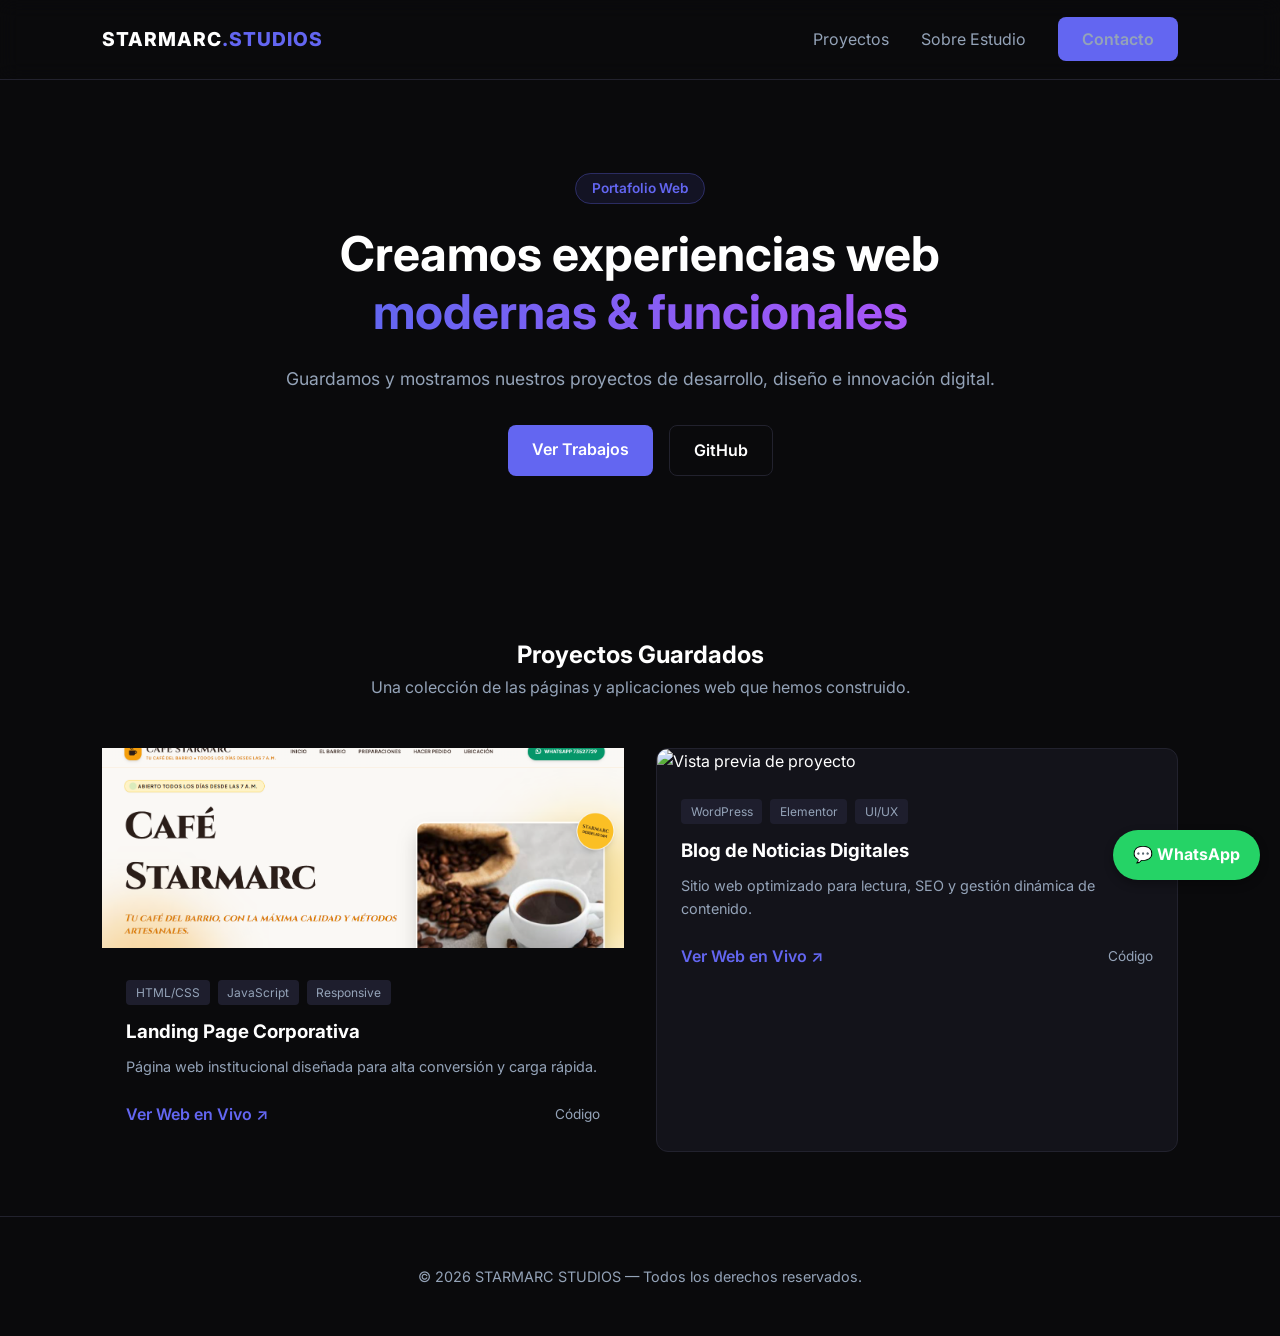
==== index.html @ 0038745f "index.html" ====
<!DOCTYPE html>
<html lang="es">
<head>
    <meta charset="UTF-8">
    <meta name="viewport" content="width=device-width, initial-scale=1.0">
    <title>STARMARC STUDIOS | Portafolio Digital</title>
    <link rel="stylesheet" href="style.css">
    <link href="https://fonts.googleapis.com/css2?family=Inter:wght@300;400;600;800&display=swap" rel="stylesheet">
</head>
<body>

    <!-- Navegación -->
    <nav class="navbar">
        <div class="logo">STARMARC<span>.STUDIOS</span></div>
        <ul class="nav-links">
            <li><a href="#proyectos">Proyectos</a></li>
            <li><a href="sobre-estudio.html" target="_ blank" >Sobre Estudio</a></li>
            <li><a href="mailto:marvinalfredoramires@gmail.com" class="btn-primary">Contacto</a></li>
        </ul>
    </nav>

    <!-- Sección Héroe (Portada) -->
    <header class="hero">
        <span class="badge">Portafolio Web</span>
        <h1>Creamos experiencias web <span>modernas & funcionales</span></h1>
        <p>Guardamos y mostramos nuestros proyectos de desarrollo, diseño e innovación digital.</p>
        <div class="hero-buttons">
            <a href="#proyectos" class="btn-primary">Ver Trabajos</a>
            <a href="https://github.com/starmarcstudios" target="_blank" class="btn-secondary">GitHub</a>
        </div>
    </header>

    <!-- Galería de Proyectos (Portafolio) -->
    <section id="proyectos" class="portfolio-section">
        <div class="section-title">
            <h2>Proyectos Guardados</h2>
            <p>Una colección de las páginas y aplicaciones web que hemos construido.</p>
        </div>

        <div class="projects-grid">
            
            <!-- Proyecto 1 (Ejemplo) -->
            <article class="cafe-starmarc">
                <div class="card-image">
                    <img src="cafe-portada.jpg" alt="proyecto1 ">
                </div>
                <div class="card-content">
                    <div class="tags">
                        <span>HTML/CSS</span>
                        <span>JavaScript</span>
                        <span>Responsive</span>
                    </div>
                    <h3>Landing Page Corporativa</h3>
                    <p>Página web institucional diseñada para alta conversión y carga rápida.</p>
                    <div class="card-links">
                        <a href="https://https://cafe-starmarc2.my.canva.site/dahx503/" target="_blank" class="link-live">Ver Web en Vivo ↗</a>
                        <a href="#" target="_blank" class="link-repo">Código</a>
                    </div>
                </div>
            </article>

            <!-- Proyecto 2 (Ejemplo) -->
            <article class="project-card">
                <div class="card-image">
                    <img src="https://images.unsplash.com/photo-1507238691740-187a5b1d37b8?auto=format&fit=crop&w=800&q=80" alt="Vista previa de proyecto">
                </div>
                <div class="card-content">
                    <div class="tags">
                        <span>WordPress</span>
                        <span>Elementor</span>
                        <span>UI/UX</span>
                    </div>
                    <h3>Blog de Noticias Digitales</h3>
                    <p>Sitio web optimizado para lectura, SEO y gestión dinámica de contenido.</p>
                    <div class="card-links">
                        <a href="#" target="_blank" class="link-live">Ver Web en Vivo ↗</a>
                        <a href="#" target="_blank" class="link-repo">Código</a>
                    </div>
                </div>
            </article>

        </div>
    </section>

    <!-- Footer -->
    <footer>
        <p>© 2026 STARMARC STUDIOS — Todos los derechos reservados.</p>
    </footer>
<!-- Botón Flotante de WhatsApp -->
<a href="https://wa.me/50373527729?text=Hola%20STARMARC%20STUDIOS,%20estoy%20interesado%20en%20sus%20servicios%20web" 
   target="_blank" 
   style="position: fixed; bottom: 20px; right: 20px; background-color: #25d366; color: white; padding: 12px 20px; border-radius: 50px; text-decoration: none; font-weight: bold; box-shadow: 0 4px 10px rgba(0,0,0,0.3); z-index: 1000; display: flex; align-items: center; gap: 8px;">
    💬 WhatsApp
</a>
</body>
</html>
---- style.css ----
:root {
    --bg-dark: #0a0a0c;
    --card-bg: #13131a;
    --text-primary: #ffffff;
    --text-secondary: #94a3b8;
    --accent: #6366f1;
    --accent-hover: #4f46e5;
    --border: #22222e;
}

* {
    margin: 0;
    padding: 0;
    box-sizing: border-box;
    font-family: 'Inter', sans-serif;
}

body {
    background-color: var(--bg-dark);
    color: var(--text-primary);
    line-height: 1.6;
}

/* Navbar */
.navbar {
    display: flex;
    justify-content: space-between;
    align-items: center;
    padding: 1.5rem 8%;
    border-bottom: 1px solid var(--border);
    backdrop-filter: blur(10px);
    position: sticky;
    top: 0;
    z-index: 100;
}

.logo {
    font-size: 1.2rem;
    font-weight: 800;
    letter-spacing: 1px;
}

.logo span {
    color: var(--accent);
}

.nav-links {
    display: flex;
    list-style: none;
    gap: 2rem;
    align-items: center;
}

.nav-links a {
    color: var(--text-secondary);
    text-decoration: none;
    transition: 0.3s;
}

.nav-links a:hover {
    color: var(--text-primary);
}

/* Héroe */
.hero {
    text-align: center;
    padding: 6rem 1rem;
    max-width: 800px;
    margin: 0 auto;
}

.badge {
    background: rgba(99, 102, 241, 0.1);
    color: var(--accent);
    padding: 0.4rem 1rem;
    border-radius: 20px;
    font-size: 0.85rem;
    font-weight: 600;
    border: 1px solid rgba(99, 102, 241, 0.3);
}

.hero h1 {
    font-size: 3rem;
    margin: 1.5rem 0;
    line-height: 1.2;
}

.hero h1 span {
    background: linear-gradient(90deg, #6366f1, #a855f7);
    -webkit-background-clip: text;
    -webkit-text-fill-color: transparent;
}

.hero p {
    color: var(--text-secondary);
    font-size: 1.1rem;
    margin-bottom: 2rem;
}

.hero-buttons {
    display: flex;
    gap: 1rem;
    justify-content: center;
}

.btn-primary {
    background: var(--accent);
    color: white;
    padding: 0.75rem 1.5rem;
    border-radius: 8px;
    text-decoration: none;
    font-weight: 600;
    transition: 0.3s;
}

.btn-primary:hover {
    background: var(--accent-hover);
}

.btn-secondary {
    border: 1px solid var(--border);
    color: var(--text-primary);
    padding: 0.75rem 1.5rem;
    border-radius: 8px;
    text-decoration: none;
    font-weight: 600;
}

/* Portafolio Grid */
.portfolio-section {
    padding: 4rem 8%;
}

.section-title {
    text-align: center;
    margin-bottom: 3rem;
}

.section-title p {
    color: var(--text-secondary);
}

.projects-grid {
    display: grid;
    grid-template-columns: repeat(auto-fit, minmax(320px, 1fr));
    gap: 2rem;
}

.project-card {
    background: var(--card-bg);
    border: 1px solid var(--border);
    border-radius: 12px;
    overflow: hidden;
    transition: transform 0.3s, border-color 0.3s;
}

.project-card:hover {
    transform: translateY(-5px);
    border-color: var(--accent);
}

.card-image img {
    width: 100%;
    height: 200px;
    object-fit: cover;
}

.card-content {
    padding: 1.5rem;
}

.tags {
    display: flex;
    gap: 0.5rem;
    margin-bottom: 0.75rem;
}

.tags span {
    background: #1e1e2d;
    color: var(--text-secondary);
    font-size: 0.75rem;
    padding: 0.2rem 0.6rem;
    border-radius: 4px;
}

.card-content h3 {
    margin-bottom: 0.5rem;
}

.card-content p {
    color: var(--text-secondary);
    font-size: 0.9rem;
    margin-bottom: 1.5rem;
}

.card-links {
    display: flex;
    justify-content: space-between;
    align-items: center;
}

.link-live {
    color: var(--accent);
    text-decoration: none;
    font-weight: 600;
}

.link-repo {
    color: var(--text-secondary);
    text-decoration: none;
    font-size: 0.85rem;
}

footer {
    text-align: center;
    padding: 3rem;
    border-top: 1px solid var(--border);
    color: var(--text-secondary);
    font-size: 0.9rem;
}
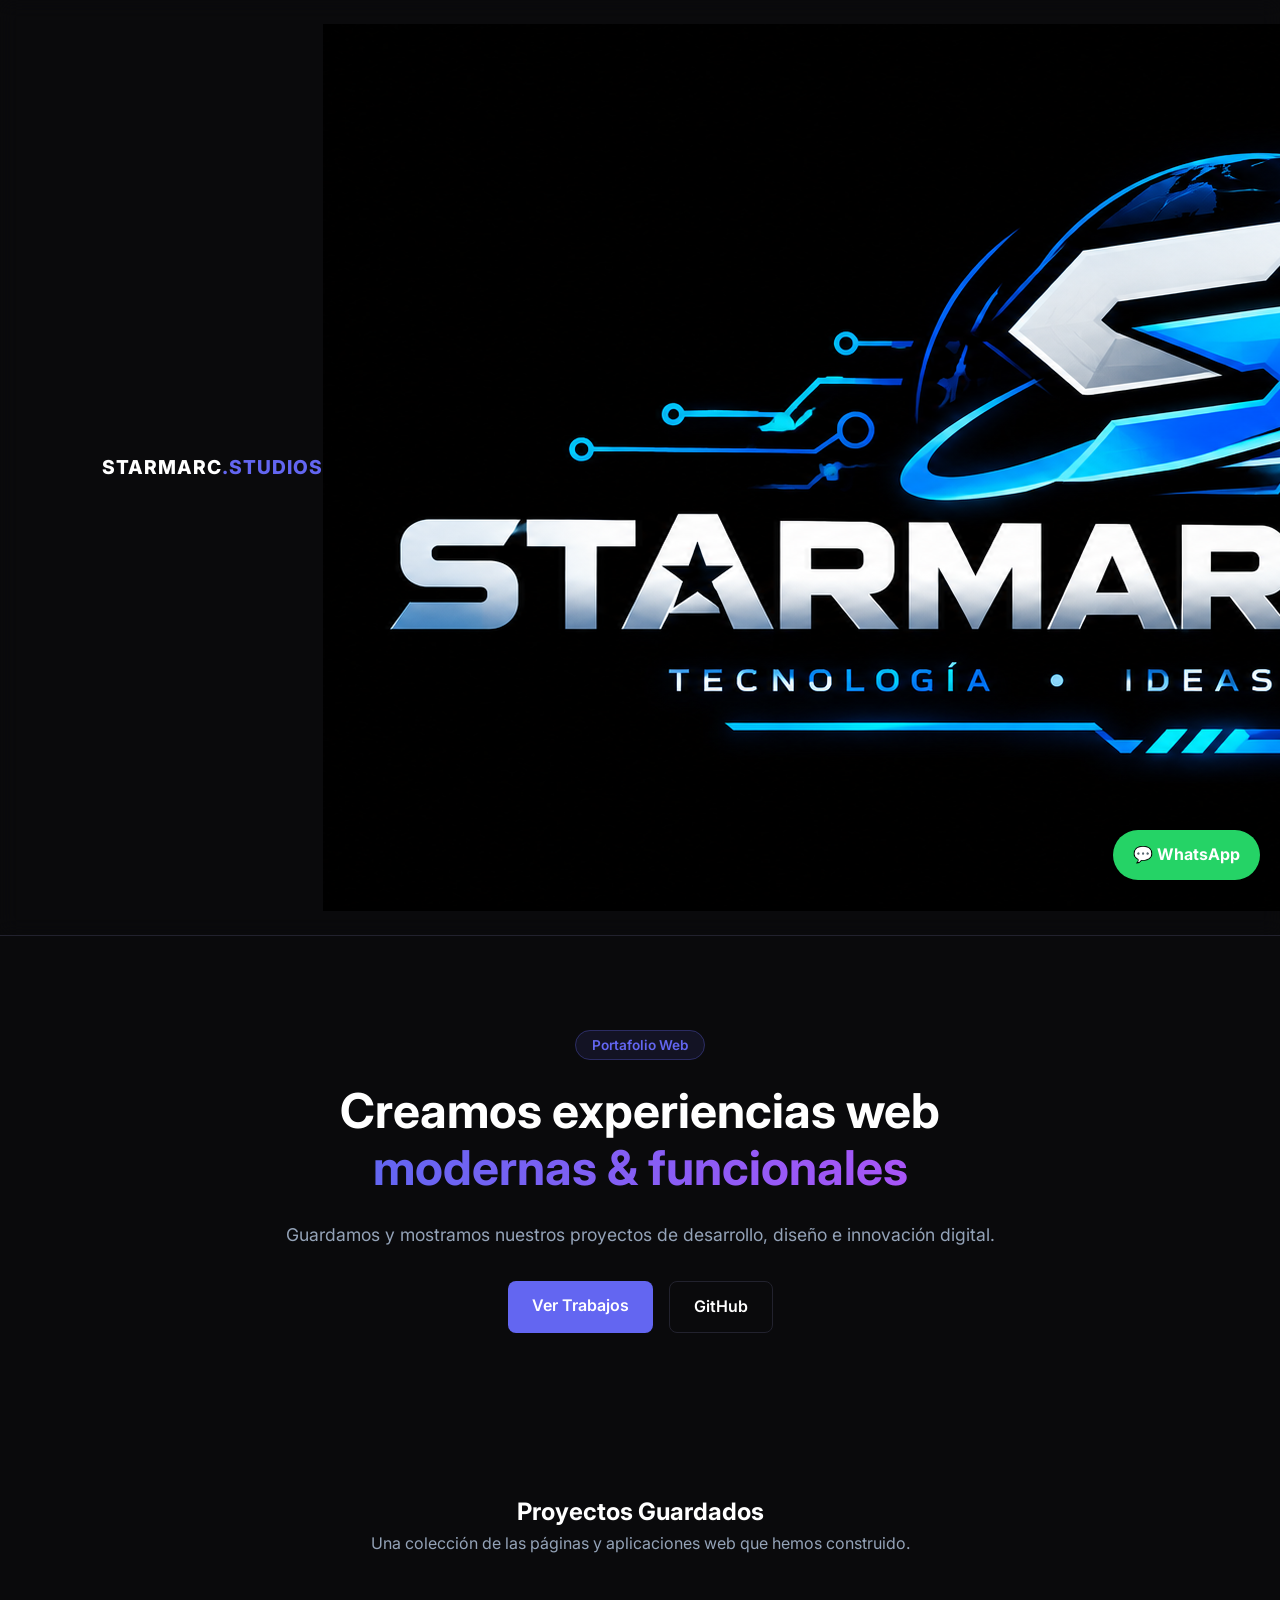
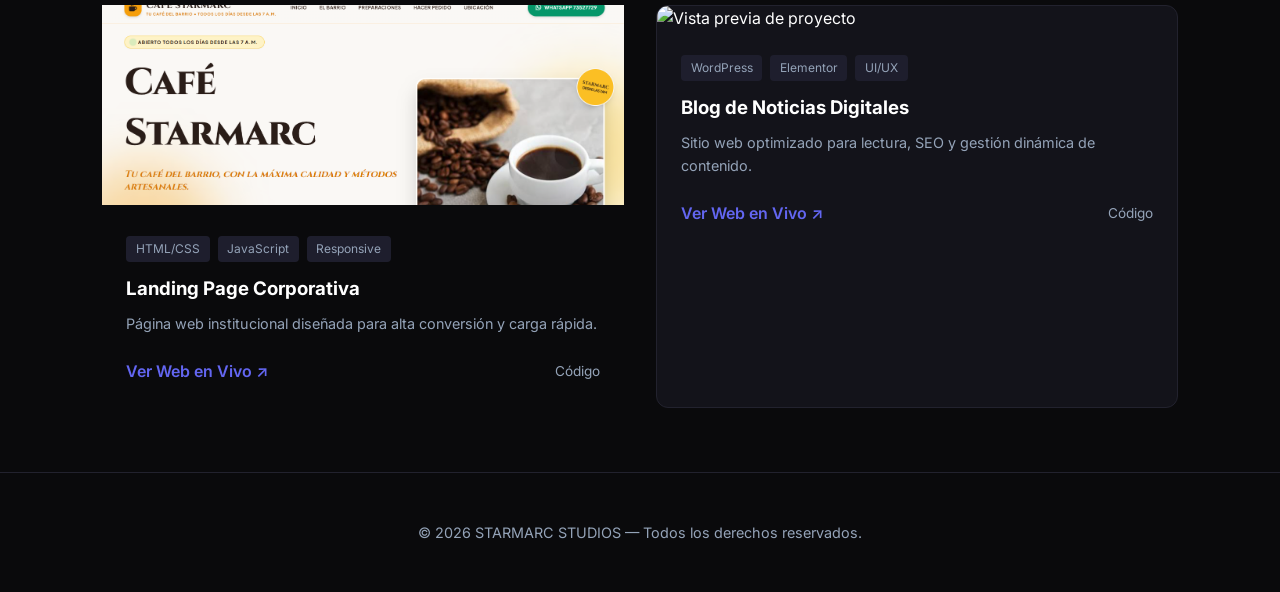
==== commit 921601b7: "index.html" ====
--- a/index.html
+++ b/index.html
@@ -12,6 +12,7 @@
     <!-- Navegación -->
     <nav class="navbar">
         <div class="logo">STARMARC<span>.STUDIOS</span></div>
+        <img src="favicon.png" alt="logo starmarc studios"class="logo-img">
         <ul class="nav-links">
             <li><a href="#proyectos">Proyectos</a></li>
             <li><a href="sobre-estudio.html" target="_ blank" >Sobre Estudio</a></li>
@@ -53,7 +54,7 @@
                     <h3>Landing Page Corporativa</h3>
                     <p>Página web institucional diseñada para alta conversión y carga rápida.</p>
                     <div class="card-links">
-                        <a href="https://https://cafe-starmarc2.my.canva.site/dahx503/" target="_blank" class="link-live">Ver Web en Vivo ↗</a>
+                        <a href="https://cafe-starmarc2.my.canva.site/dahx503//" target="_blank" class="link-live">Ver Web en Vivo ↗</a>
                         <a href="#" target="_blank" class="link-repo">Código</a>
                     </div>
                 </div>
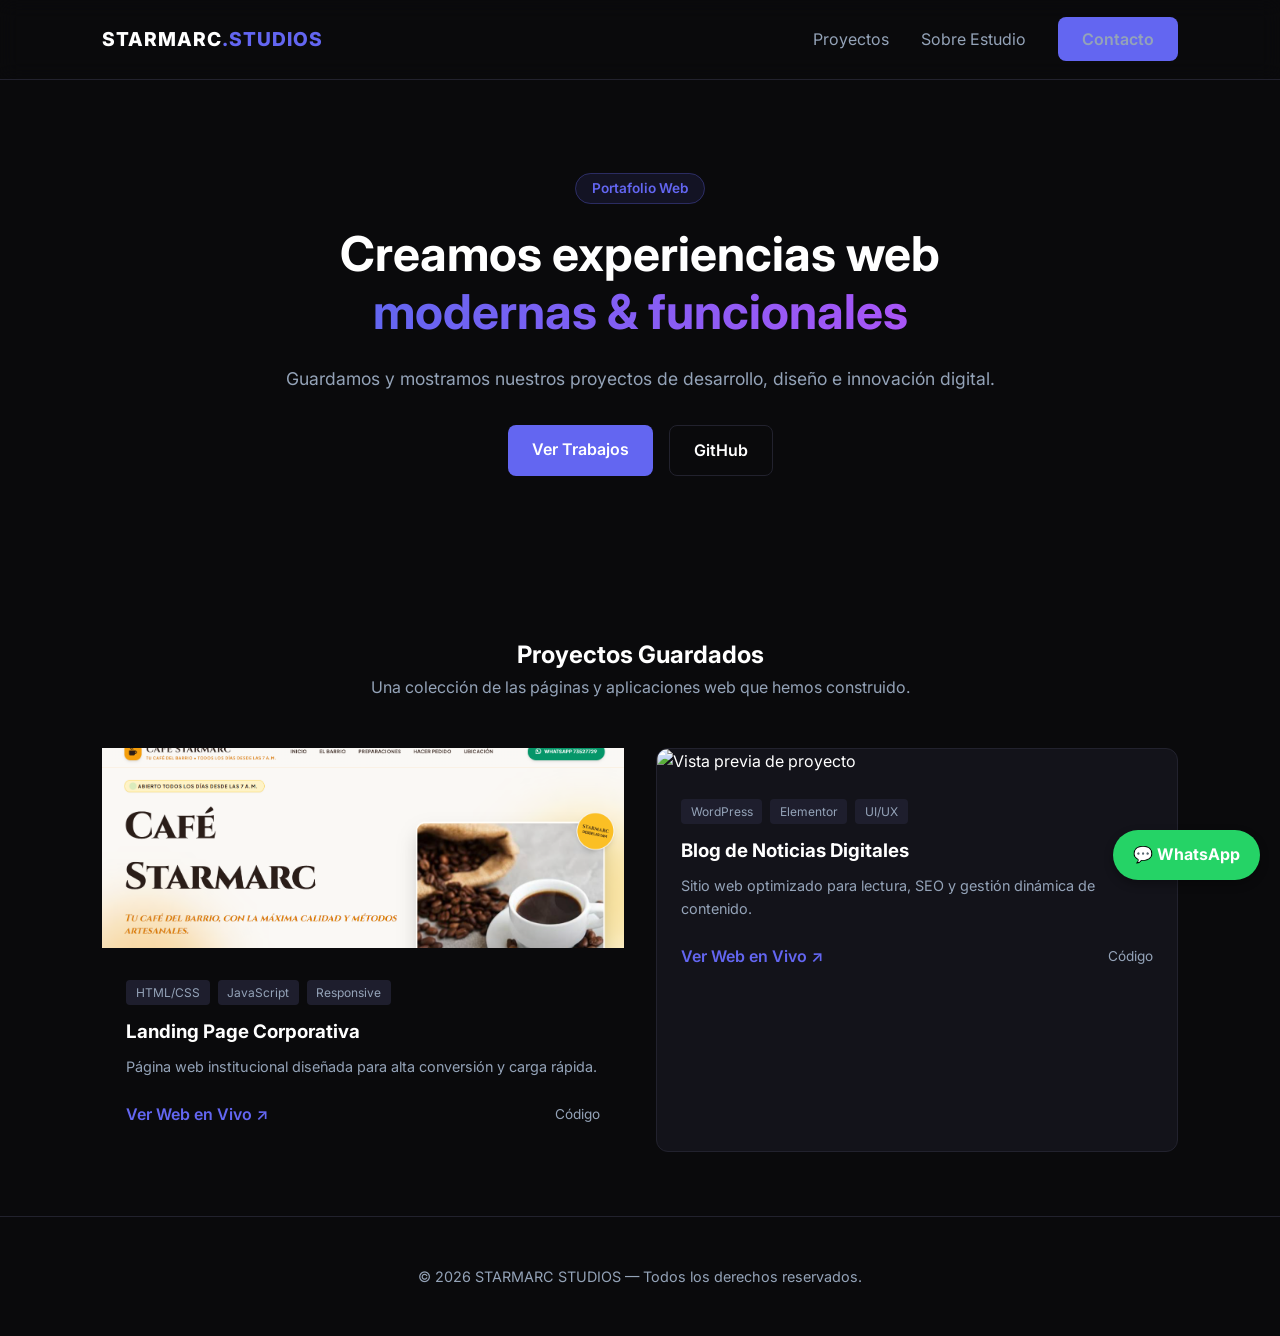
==== commit c5e25149: "index.html" ====
--- a/index.html
+++ b/index.html
@@ -12,7 +12,6 @@
     <!-- Navegación -->
     <nav class="navbar">
         <div class="logo">STARMARC<span>.STUDIOS</span></div>
-        <img src="favicon.png" alt="logo starmarc studios"class="logo-img">
         <ul class="nav-links">
             <li><a href="#proyectos">Proyectos</a></li>
             <li><a href="sobre-estudio.html" target="_ blank" >Sobre Estudio</a></li>
@@ -54,7 +53,7 @@
                     <h3>Landing Page Corporativa</h3>
                     <p>Página web institucional diseñada para alta conversión y carga rápida.</p>
                     <div class="card-links">
-                        <a href="https://cafe-starmarc2.my.canva.site/dahx503//" target="_blank" class="link-live">Ver Web en Vivo ↗</a>
+                        <a href="https://cafe-starmarc2.my.canva.site/dahx503" target="_blank" class="link-live">Ver Web en Vivo ↗</a>
                         <a href="#" target="_blank" class="link-repo">Código</a>
                     </div>
                 </div>
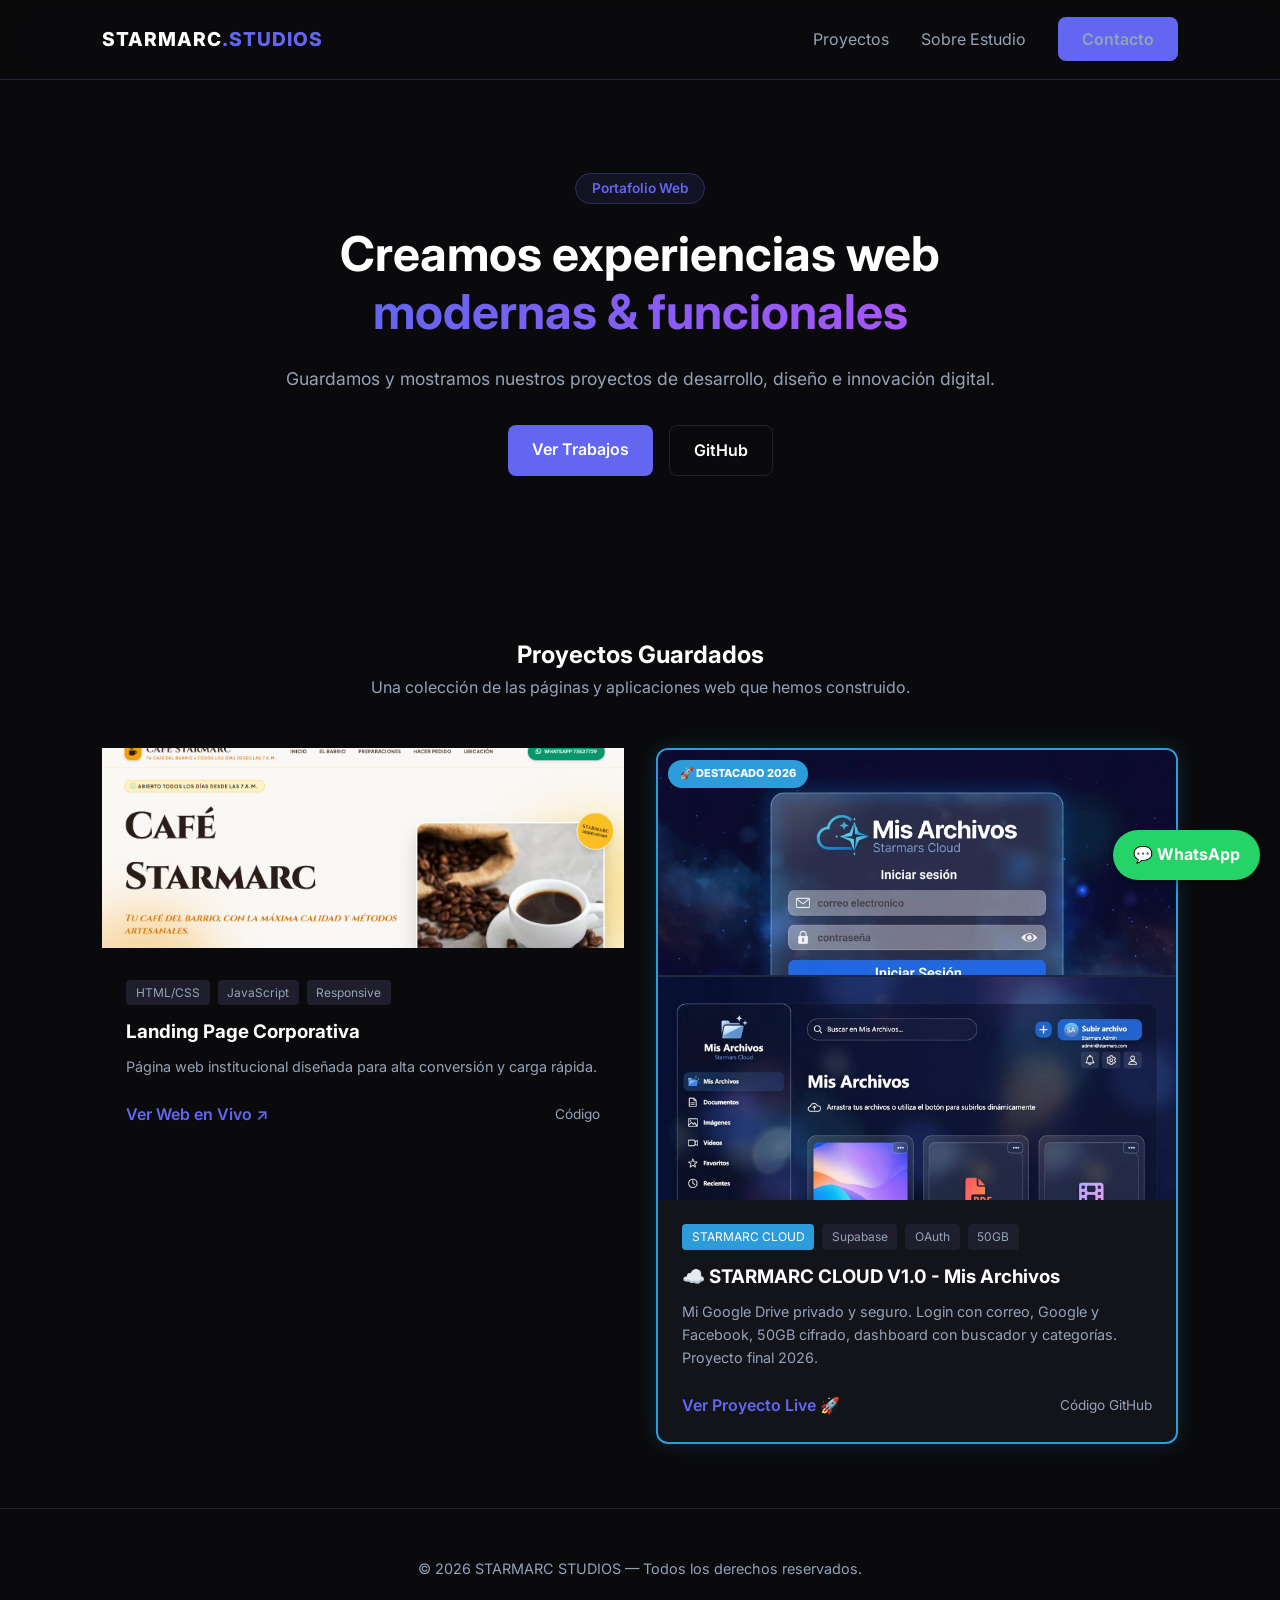
==== commit 1c2f50a0: "index.html" ====
--- a/index.html
+++ b/index.html
@@ -1,4 +1,4 @@
-<!DOCTYPE html>
+            <!DOCTYPE html>
 <html lang="es">
 <head>
     <meta charset="UTF-8">
@@ -8,8 +8,6 @@
     <link href="https://fonts.googleapis.com/css2?family=Inter:wght@300;400;600;800&display=swap" rel="stylesheet">
 </head>
 <body>
-
-    <!-- Navegación -->
     <nav class="navbar">
         <div class="logo">STARMARC<span>.STUDIOS</span></div>
         <ul class="nav-links">
@@ -18,8 +16,6 @@
             <li><a href="mailto:marvinalfredoramires@gmail.com" class="btn-primary">Contacto</a></li>
         </ul>
     </nav>
-
-    <!-- Sección Héroe (Portada) -->
     <header class="hero">
         <span class="badge">Portafolio Web</span>
         <h1>Creamos experiencias web <span>modernas & funcionales</span></h1>
@@ -29,27 +25,16 @@
             <a href="https://github.com/starmarcstudios" target="_blank" class="btn-secondary">GitHub</a>
         </div>
     </header>
-
-    <!-- Galería de Proyectos (Portafolio) -->
     <section id="proyectos" class="portfolio-section">
         <div class="section-title">
             <h2>Proyectos Guardados</h2>
             <p>Una colección de las páginas y aplicaciones web que hemos construido.</p>
         </div>
-
         <div class="projects-grid">
-            
-            <!-- Proyecto 1 (Ejemplo) -->
             <article class="cafe-starmarc">
-                <div class="card-image">
-                    <img src="cafe-portada.jpg" alt="proyecto1 ">
-                </div>
+                <div class="card-image"><img src="cafe-portada.jpg" alt="proyecto1 "></div>
                 <div class="card-content">
-                    <div class="tags">
-                        <span>HTML/CSS</span>
-                        <span>JavaScript</span>
-                        <span>Responsive</span>
-                    </div>
+                    <div class="tags"><span>HTML/CSS</span><span>JavaScript</span><span>Responsive</span></div>
                     <h3>Landing Page Corporativa</h3>
                     <p>Página web institucional diseñada para alta conversión y carga rápida.</p>
                     <div class="card-links">
@@ -59,38 +44,27 @@
                 </div>
             </article>
 
-            <!-- Proyecto 2 (Ejemplo) -->
-            <article class="project-card">
-                <div class="card-image">
-                    <img src="https://images.unsplash.com/photo-1507238691740-187a5b1d37b8?auto=format&fit=crop&w=800&q=80" alt="Vista previa de proyecto">
+            <!-- PROYECTO 2 - STARMARC CLOUD CON TUS CAPTURAS REALES -->
+            <article class="project-card" style="border:2px solid #2D9CDB; box-shadow:0 0 20px rgba(45,156,219,0.2);">
+                <div class="card-image" style="height:450px; position:relative; overflow:hidden;">
+                    <div style="position:absolute; top:10px; left:10px; background:#2D9CDB; color:white; padding:5px 12px; border-radius:20px; font-size:11px; font-weight:800; z-index:5;">🚀 DESTACADO 2026</div>
+                    <img src="login.png" alt="Login Mis Archivos" style="width:100%; height:50%; object-fit:cover; object-position:top; display:block;">
+                    <img src="dashboard.png" alt="Dashboard Mis Archivos" style="width:100%; height:50%; object-fit:cover; object-position:top; display:block; border-top:2px solid #1e293b;">
                 </div>
                 <div class="card-content">
-                    <div class="tags">
-                        <span>WordPress</span>
-                        <span>Elementor</span>
-                        <span>UI/UX</span>
-                    </div>
-                    <h3>Blog de Noticias Digitales</h3>
-                    <p>Sitio web optimizado para lectura, SEO y gestión dinámica de contenido.</p>
+                    <div class="tags"><span style="background:#2D9CDB; color:white;">STARMARC CLOUD</span><span>Supabase</span><span>OAuth</span><span>50GB</span></div>
+                    <h3>☁️ STARMARC CLOUD V1.0 - Mis Archivos</h3>
+                    <p>Mi Google Drive privado y seguro. Login con correo, Google y Facebook, 50GB cifrado, dashboard con buscador y categorías. Proyecto final 2026.</p>
                     <div class="card-links">
-                        <a href="#" target="_blank" class="link-live">Ver Web en Vivo ↗</a>
-                        <a href="#" target="_blank" class="link-repo">Código</a>
+                        <a href="https://marvinalfredoramires-png.github.io/Starmarc-Ops/" target="_blank" class="link-live">Ver Proyecto Live 🚀</a>
+                        <a href="https://github.com/marvinalfredoramires-png/Starmarc-Ops" target="_blank" class="link-repo">Código GitHub</a>
                     </div>
                 </div>
             </article>
 
         </div>
     </section>
-
-    <!-- Footer -->
-    <footer>
-        <p>© 2026 STARMARC STUDIOS — Todos los derechos reservados.</p>
-    </footer>
-<!-- Botón Flotante de WhatsApp -->
-<a href="https://wa.me/50373527729?text=Hola%20STARMARC%20STUDIOS,%20estoy%20interesado%20en%20sus%20servicios%20web" 
-   target="_blank" 
-   style="position: fixed; bottom: 20px; right: 20px; background-color: #25d366; color: white; padding: 12px 20px; border-radius: 50px; text-decoration: none; font-weight: bold; box-shadow: 0 4px 10px rgba(0,0,0,0.3); z-index: 1000; display: flex; align-items: center; gap: 8px;">
-    💬 WhatsApp
-</a>
+    <footer><p>© 2026 STARMARC STUDIOS — Todos los derechos reservados.</p></footer>
+<a href="https://wa.me/50373527729?text=Hola%20STARMARC%20STUDIOS,%20estoy%20interesado%20en%20sus%20servicios%20web" target="_blank" style="position: fixed; bottom: 20px; right: 20px; background-color: #25d366; color: white; padding: 12px 20px; border-radius: 50px; text-decoration: none; font-weight: bold; box-shadow: 0 4px 10px rgba(0,0,0,0.3); z-index: 1000; display: flex; align-items: center; gap: 8px;">💬 WhatsApp</a>
 </body>
 </html>
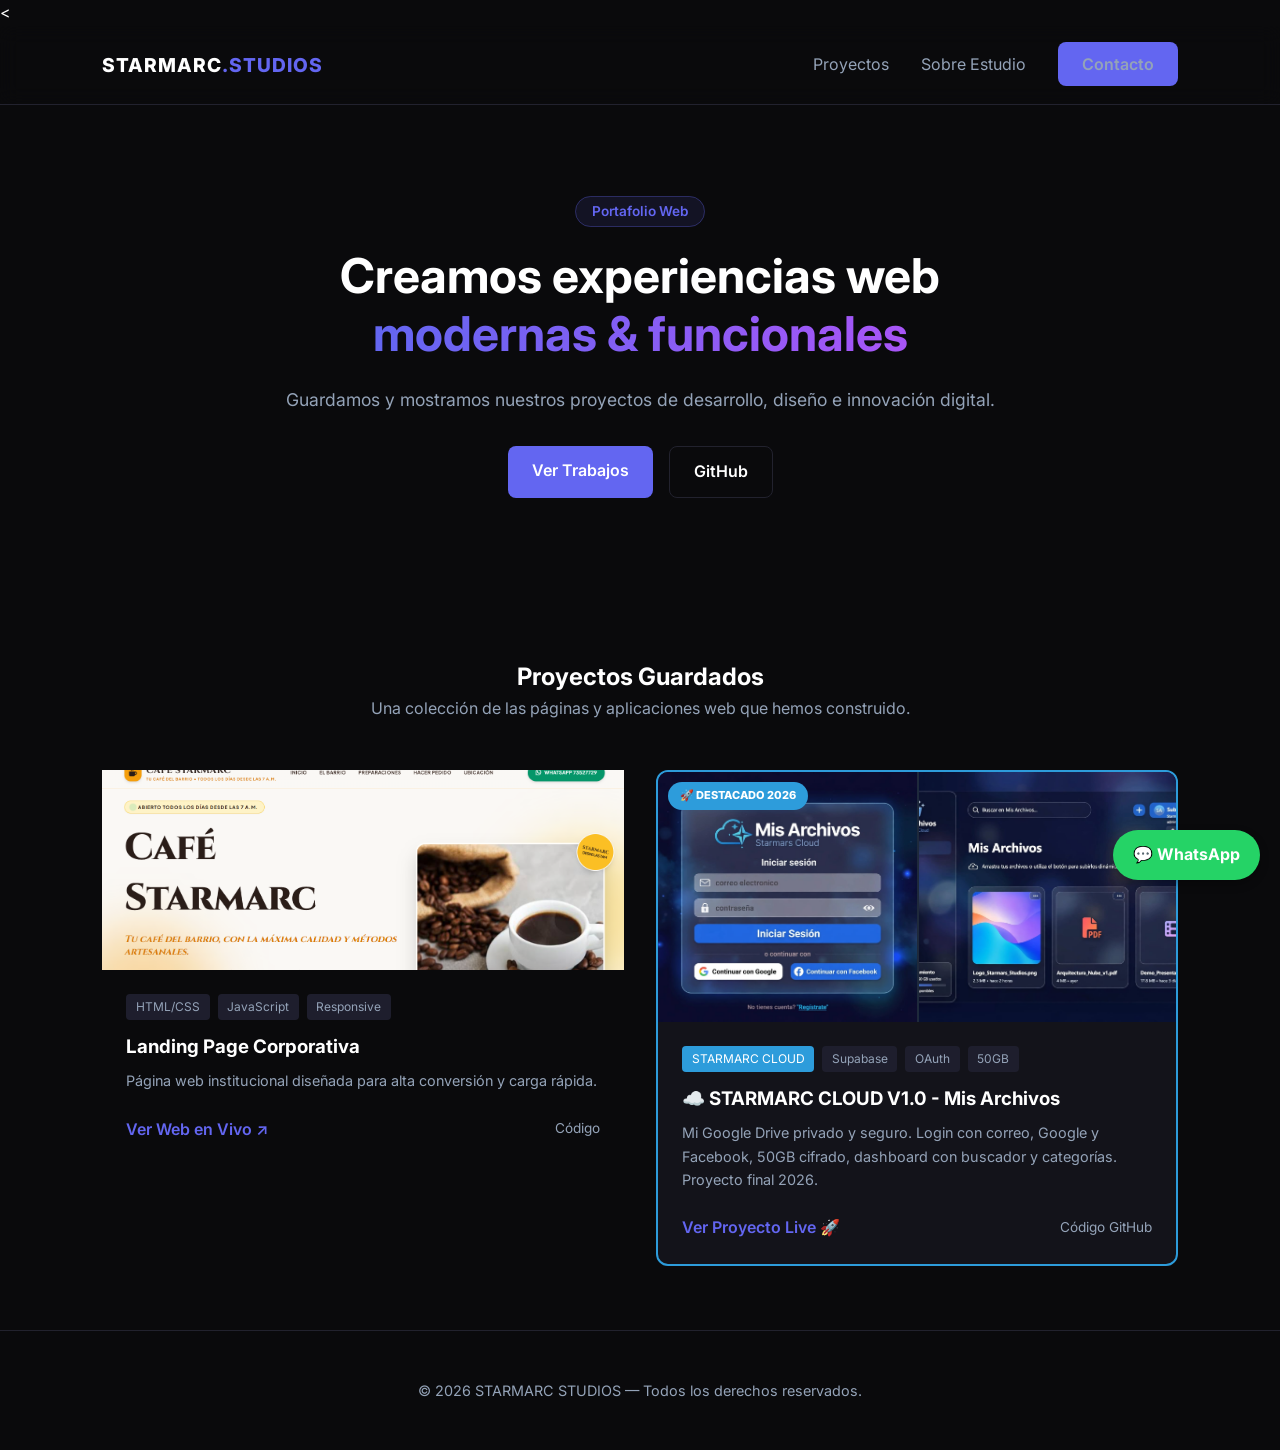
==== commit 326ae6ee: "index.html" ====
--- a/index.html
+++ b/index.html
@@ -1,4 +1,4 @@
-            <!DOCTYPE html>
+ <<!DOCTYPE html>
 <html lang="es">
 <head>
     <meta charset="UTF-8">
@@ -43,13 +43,11 @@
                     </div>
                 </div>
             </article>
-
-            <!-- PROYECTO 2 - STARMARC CLOUD CON TUS CAPTURAS REALES -->
-            <article class="project-card" style="border:2px solid #2D9CDB; box-shadow:0 0 20px rgba(45,156,219,0.2);">
-                <div class="card-image" style="height:450px; position:relative; overflow:hidden;">
-                    <div style="position:absolute; top:10px; left:10px; background:#2D9CDB; color:white; padding:5px 12px; border-radius:20px; font-size:11px; font-weight:800; z-index:5;">🚀 DESTACADO 2026</div>
-                    <img src="login.png" alt="Login Mis Archivos" style="width:100%; height:50%; object-fit:cover; object-position:top; display:block;">
-                    <img src="dashboard.png" alt="Dashboard Mis Archivos" style="width:100%; height:50%; object-fit:cover; object-position:top; display:block; border-top:2px solid #1e293b;">
+            <article class="project-card" style="border:2px solid #2D9CDB;">
+                <div class="card-image" style="display:flex; height:250px; position:relative;">
+                    <div style="position:absolute; top:10px; left:10px; background:#2D9CDB; color:white; padding:5px 12px; border-radius:20px; font-size:11px; font-weight:800; z-index:2;">🚀 DESTACADO 2026</div>
+                    <img src="login.png" alt="Login" style="width:50%; height:100%; object-fit:cover; object-position:top;">
+                    <img src="dashboard.png" alt="Dashboard" style="width:50%; height:100%; object-fit:cover; object-position:top; border-left:2px solid #1e293b;">
                 </div>
                 <div class="card-content">
                     <div class="tags"><span style="background:#2D9CDB; color:white;">STARMARC CLOUD</span><span>Supabase</span><span>OAuth</span><span>50GB</span></div>
@@ -61,7 +59,6 @@
                     </div>
                 </div>
             </article>
-
         </div>
     </section>
     <footer><p>© 2026 STARMARC STUDIOS — Todos los derechos reservados.</p></footer>
